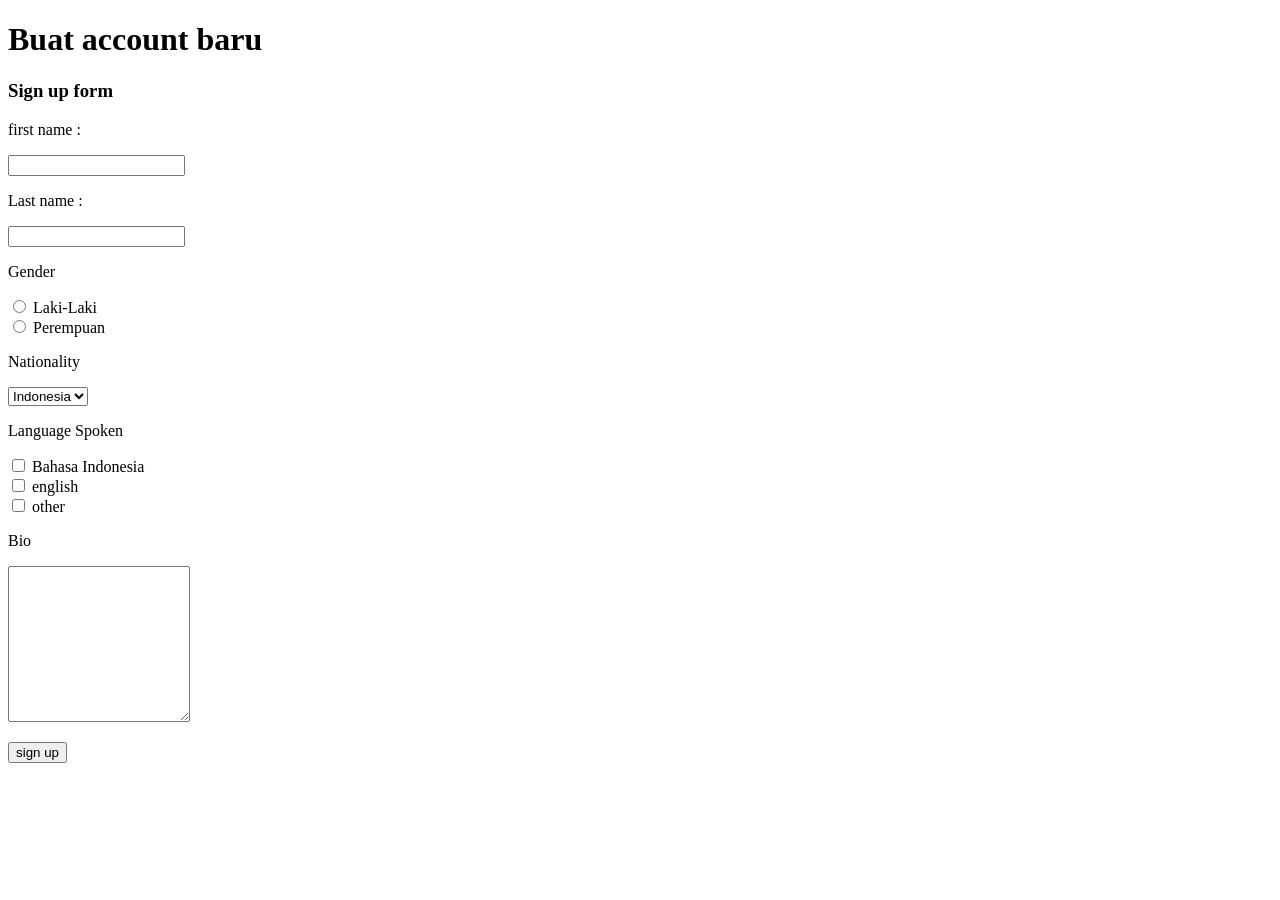
==== form.html @ 1a1456fc "bima S" ====
<!DOCTYPE html>
<html lang="en">
<head>
    <meta charset="UTF-8">
    <meta name="viewport" content="width=device-width, initial-scale=1.0">
    <title>Document</title>
</head>
<body>
    <form action="">
        <h1>Buat account baru</h1> 
        <h3>Sign up form</h3>
        <p>first name : </p>
        <label for="First name"></label>
        <input type="text " id="first name">
        <p>Last name : </p>
        <label for="Last name"></label>
        <input type="text " id="Last name">
        <p>Gender</p>
        <input type="radio" id="Laki-Laki]" name="Gender">
        <label for="Laki-Laki">Laki-Laki</label><br>
        <input type="radio" id="Perempuan" name="Gender">
        <label for="Perempuan">Perempuan</label>
        <p>Nationality</p>
        <select name="Nationality" id="Nationality">
            <option value="Indonesia">Indonesia</option>
            <option value="inggris">inggris</option>
        </select>
        <p>Language Spoken</p>

        <input type="checkbox" id="Bahasa Indonesia" name="Bahasa">
         <label for="Bahasa Indonesia">Bahasa Indonesia</label><br>
         <input type="checkbox" id="english" name="Bahasa">
         <label for="Bahasa english">english</label><br>
         <input type="checkbox" id="other" name="Bahasa">
         <label for="other">other</label>
           <p>Bio</p>
           <textarea name="Bio"clos="13" 
           rows="10"></textarea><br>
           <p>
               <a href="file:///C:/Users/PC%207/OneDrive/Dokumen/Desktop/bima11/bahan-tugas-html-xi-rpl/welcome.html">

                   <input type="button" name="sign 
                   up" id="sign Up" value="sign up">
                </a>
            </p>
    </form>
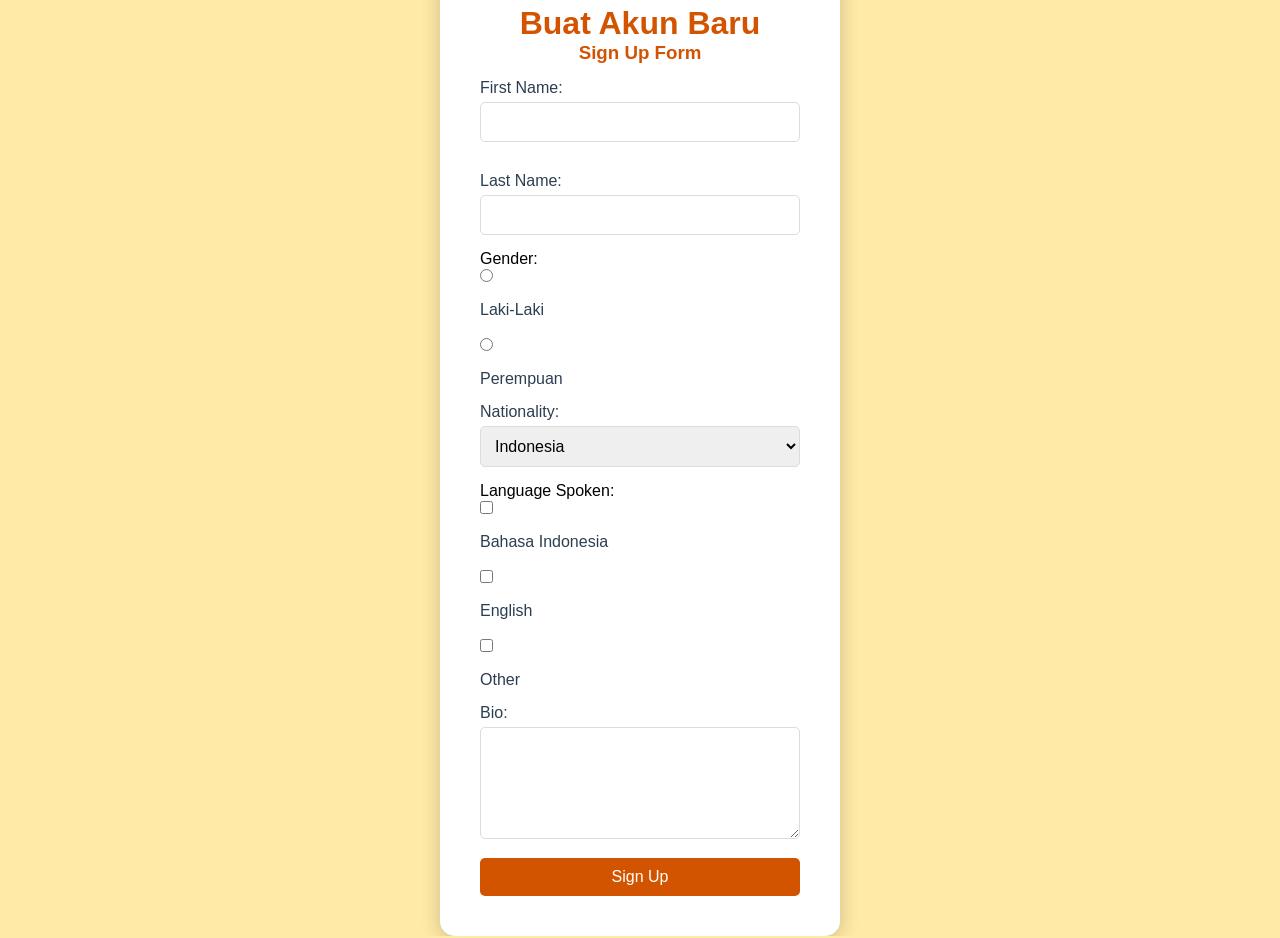
==== commit a31d71cc: "bima" ====
--- a/form.html
+++ b/form.html
@@ -3,44 +3,46 @@
 <head>
     <meta charset="UTF-8">
     <meta name="viewport" content="width=device-width, initial-scale=1.0">
-    <title>Document</title>
+    <title>Buat Akun Baru</title>
+    <link rel="stylesheet" href="form.css">
 </head>
 <body>
-    <form action="">
-        <h1>Buat account baru</h1> 
-        <h3>Sign up form</h3>
-        <p>first name : </p>
-        <label for="First name"></label>
-        <input type="text " id="first name">
-        <p>Last name : </p>
-        <label for="Last name"></label>
-        <input type="text " id="Last name">
-        <p>Gender</p>
-        <input type="radio" id="Laki-Laki]" name="Gender">
-        <label for="Laki-Laki">Laki-Laki</label><br>
-        <input type="radio" id="Perempuan" name="Gender">
-        <label for="Perempuan">Perempuan</label>
-        <p>Nationality</p>
-        <select name="Nationality" id="Nationality">
-            <option value="Indonesia">Indonesia</option>
-            <option value="inggris">inggris</option>
-        </select>
-        <p>Language Spoken</p>
+    <div class="container">
+        <form action="file:///C:/Users/PC%207/OneDrive/Dokumen/Desktop/bima11/bahan-tugas-html-xi-rpl/welcome.html" method="GET">
+            <h1>Buat Akun Baru</h1>
+            <h3>Sign Up Form</h3>
 
-        <input type="checkbox" id="Bahasa Indonesia" name="Bahasa">
-         <label for="Bahasa Indonesia">Bahasa Indonesia</label><br>
-         <input type="checkbox" id="english" name="Bahasa">
-         <label for="Bahasa english">english</label><br>
-         <input type="checkbox" id="other" name="Bahasa">
-         <label for="other">other</label>
-           <p>Bio</p>
-           <textarea name="Bio"clos="13" 
-           rows="10"></textarea><br>
-           <p>
-               <a href="file:///C:/Users/PC%207/OneDrive/Dokumen/Desktop/bima11/bahan-tugas-html-xi-rpl/welcome.html">
+            <label for="first-name">First Name:</label>
+            <input type="text" id="first-name" required>
 
-                   <input type="button" name="sign 
-                   up" id="sign Up" value="sign up">
-                </a>
-            </p>
-    </form>+            <label for="last-name">Last Name:</label>
+            <input type="text" id="last-name" required>
+
+            <p>Gender:</p>
+            <input type="radio" id="Laki-Laki" name="gender" value="Laki-Laki" required>
+            <label for="Laki-Laki">Laki-Laki</label><br>
+            <input type="radio" id="Perempuan" name="gender" value="Perempuan">
+            <label for="Perempuan">Perempuan</label>
+
+            <label for="nationality">Nationality:</label>
+            <select name="nationality" id="nationality" required>
+                <option value="Indonesia">Indonesia</option>
+                <option value="Inggris">Inggris</option>
+            </select>
+
+            <p>Language Spoken:</p>
+            <input type="checkbox" id="bahasa-indonesia" name="bahasa">
+            <label for="bahasa-indonesia">Bahasa Indonesia</label><br>
+            <input type="checkbox" id="english" name="bahasa">
+            <label for="english">English</label><br>
+            <input type="checkbox" id="other" name="bahasa">
+            <label for="other">Other</label>
+
+            <label for="bio">Bio:</label>
+            <textarea name="bio" id="bio" rows="5" required></textarea><br>
+
+            <input type="submit" value="Sign Up">
+        </form>
+    </div>
+</body>
+</html>
--- a/form.css
+++ b/form.css
@@ -0,0 +1,65 @@
+* {
+    margin: 0;
+    padding: 0;
+    box-sizing: border-box;
+}
+
+body {
+    font-family: Arial, sans-serif;
+    background-color: #ffeaa7; /* Warna latar belakang cerah */
+    display: flex;
+    justify-content: center;
+    align-items: center;
+    height: 100vh;
+}
+
+.container {
+    background-color: #ffffff; /* Latar belakang putih */
+    padding: 40px;
+    border-radius: 15px;
+    box-shadow: 0 4px 20px rgba(0, 0, 0, 0.2);
+    width: 400px; /* Lebar kontainer */
+}
+
+h1, h3 {
+    color: #d35400; /* Warna judul cerah */
+    text-align: center;
+}
+
+label {
+    margin-top: 15px;
+    display: block;
+    color: #2c3e50; /* Warna teks label */
+}
+
+input[type="text"],
+select,
+textarea {
+    width: 100%;
+    padding: 10px;
+    margin-top: 5px;
+    margin-bottom: 15px;
+    border: 1px solid #dcdcdc;
+    border-radius: 5px;
+    font-size: 16px;
+}
+
+input[type="radio"],
+input[type="checkbox"] {
+    margin-right: 10px;
+}
+
+input[type="submit"] {
+    background-color: #d35400; /* Warna tombol */
+    color: white;
+    border: none;
+    padding: 10px;
+    border-radius: 5px;
+    cursor: pointer;
+    width: 100%;
+    font-size: 16px;
+}
+
+input[type="submit"]:hover {
+    background-color: #e67e22; /* Warna tombol saat hover */
+}
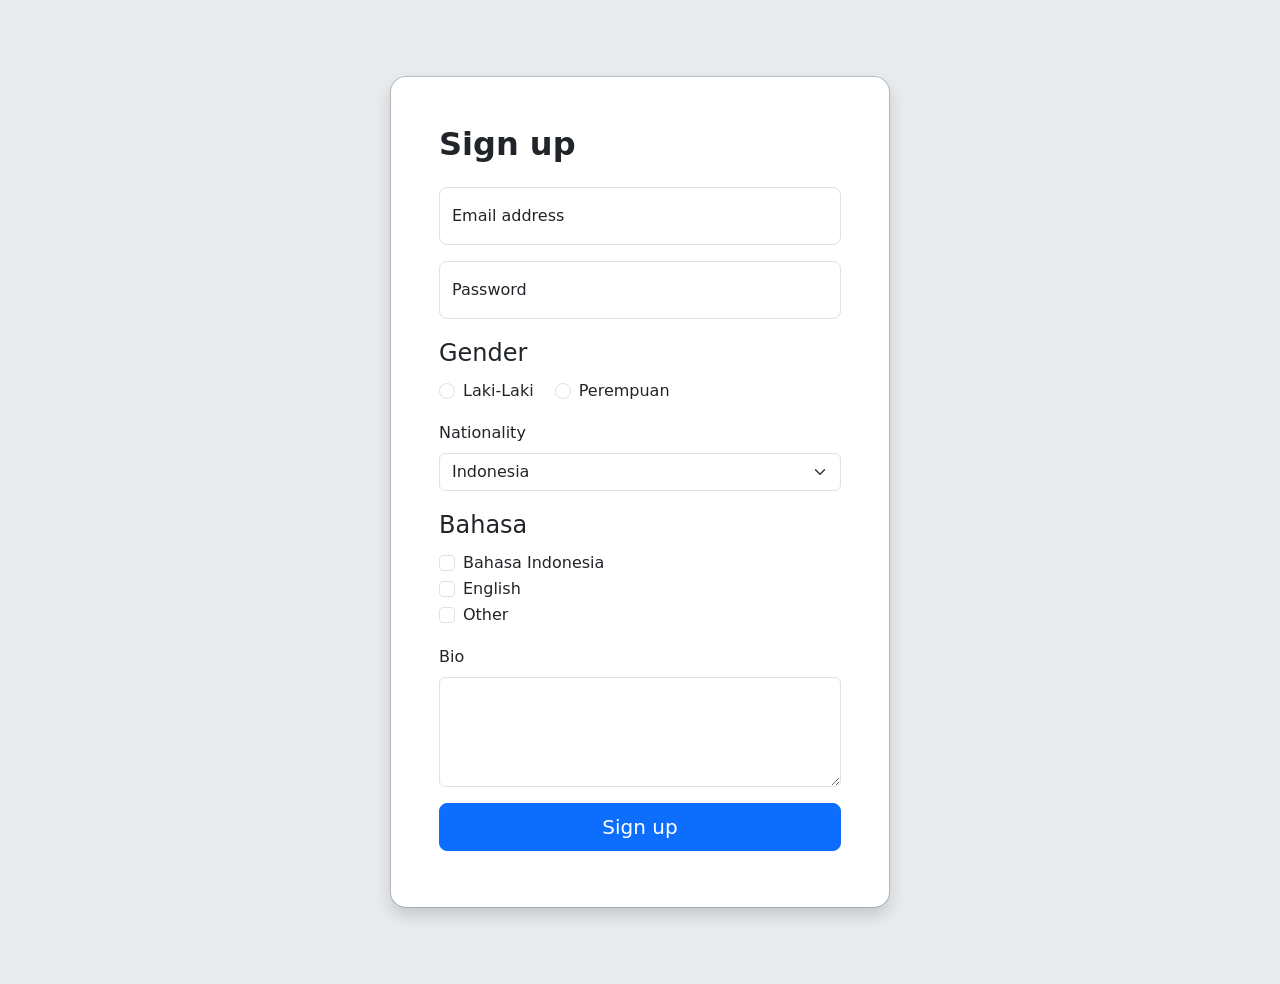
==== commit 5cbe47ba: "bima" ====
--- a/form.html
+++ b/form.html
@@ -3,46 +3,75 @@
 <head>
     <meta charset="UTF-8">
     <meta name="viewport" content="width=device-width, initial-scale=1.0">
-    <title>Buat Akun Baru</title>
-    <link rel="stylesheet" href="form.css">
+    <title>Sign Up</title>
+    <link href="https://cdn.jsdelivr.net/npm/bootstrap@5.3.0-alpha1/dist/css/bootstrap.min.css" rel="stylesheet">
 </head>
 <body>
-    <div class="container">
-        <form action="file:///C:/Users/PC%207/OneDrive/Dokumen/Desktop/bima11/bahan-tugas-html-xi-rpl/welcome.html" method="GET">
-            <h1>Buat Akun Baru</h1>
-            <h3>Sign Up Form</h3>
-
-            <label for="first-name">First Name:</label>
-            <input type="text" id="first-name" required>
-
-            <label for="last-name">Last Name:</label>
-            <input type="text" id="last-name" required>
-
-            <p>Gender:</p>
-            <input type="radio" id="Laki-Laki" name="gender" value="Laki-Laki" required>
-            <label for="Laki-Laki">Laki-Laki</label><br>
-            <input type="radio" id="Perempuan" name="gender" value="Perempuan">
-            <label for="Perempuan">Perempuan</label>
-
-            <label for="nationality">Nationality:</label>
-            <select name="nationality" id="nationality" required>
-                <option value="Indonesia">Indonesia</option>
-                <option value="Inggris">Inggris</option>
-            </select>
-
-            <p>Language Spoken:</p>
-            <input type="checkbox" id="bahasa-indonesia" name="bahasa">
-            <label for="bahasa-indonesia">Bahasa Indonesia</label><br>
-            <input type="checkbox" id="english" name="bahasa">
-            <label for="english">English</label><br>
-            <input type="checkbox" id="other" name="bahasa">
-            <label for="other">Other</label>
-
-            <label for="bio">Bio:</label>
-            <textarea name="bio" id="bio" rows="5" required></textarea><br>
-
-            <input type="submit" value="Sign Up">
-        </form>
-    </div>
+    <div class="modal modal-sheet position-static d-block bg-body-secondary p-4 py-md-5" tabindex="-1" role="dialog" id="modalSignin">
+        <div class="modal-dialog" role="document">
+          <div class="modal-content rounded-4 shadow">
+            <div class="modal-header p-5 pb-4 border-bottom-0">
+              <h1 class="fw-bold mb-0 fs-2">Sign up</h1>
+            </div>
+      
+            <div class="modal-body p-5 pt-0">
+              <form class="">
+                <div class="form-floating mb-3">
+                  <input type="email" class="form-control rounded-3" id="floatingInput" placeholder="name@example.com">
+                  <label for="floatingInput">Email address</label>
+                </div>
+                <div class="form-floating mb-3">
+                  <input type="password" class="form-control rounded-3" id="floatingPassword" placeholder="Password">
+                  <label for="floatingPassword">Password</label>
+                </div>
+                <fieldset class="mb-3">
+                    <legend>Gender</legend>
+                    <div class="form-check form-check-inline">
+                        <input type="radio" class="form-check-input" id="LakiLaki" name="gender" value="Laki-Laki">
+                        <label class="form-check-label" for="LakiLaki">Laki-Laki</label>
+                    </div>
+                    <div class="form-check form-check-inline">
+                        <input type="radio" class="form-check-input" id="Perempuan" name="gender" value="Perempuan">
+                        <label class="form-check-label" for="Perempuan">Perempuan</label>
+                    </div>
+                </fieldset>
+                <div class="mb-3">
+                    <label for="nationality" class="form-label">Nationality</label>
+                    <select class="form-select" id="nationality" name="nationality" >
+                        <option value="Indonesia">Indonesia</option>
+                        <option value="Inggris">Inggris</option>
+                    </select>
+                </div>
+    
+                <fieldset class="mb-3">
+                    <legend>Bahasa</legend>
+                    <div class="form-check">
+                        <input type="checkbox" class="form-check-input" id="BahasaIndonesia" name="language" value="Bahasa Indonesia">
+                        <label class="form-check-label" for="BahasaIndonesia">Bahasa Indonesia</label>
+                    </div>
+                    <div class="form-check">
+                        <input type="checkbox" class="form-check-input" id="English" name="language" value="English">
+                        <label class="form-check-label" for="English">English</label>
+                    </div>
+                    <div class="form-check">
+                        <input type="checkbox" class="form-check-input" id="Other" name="language" value="Other">
+                        <label class="form-check-label" for="Other">Other</label>
+                    </div>
+                </fieldset>
+                <div class="mb-3">
+                    <label for="bio" class="form-label">Bio</label>
+                    <textarea class="form-control" id="bio" name="bio" rows="4"></textarea>
+                </div>
+                <button class="w-100 mb-2 btn btn-lg rounded-3 btn-primary" type="submit">Sign up</button>
+            
+                </button>
+              </form>
+            </div>
+          </div>
+        </div>
+      </div>
+      
+      <div class="b-example-divider"></div>
+      <script src="../assets/dist/js/bootstrap.bundle.min.js"></script>
 </body>
 </html>
